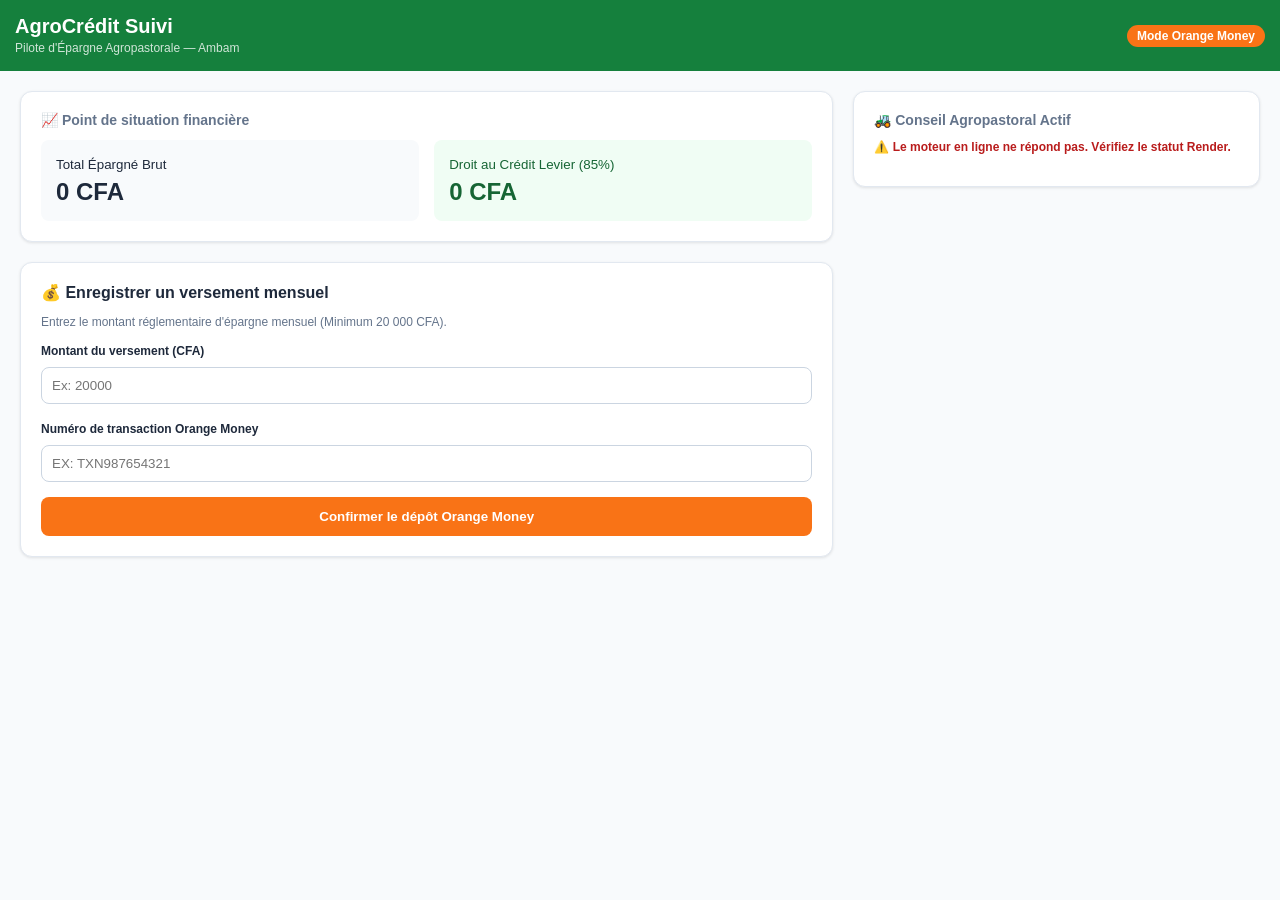
==== frontend/index.html @ 78e21c33 "Rétablissement de l'Espace Client autonome et unifie" ====
<!DOCTYPE html>
<html lang="fr">
<head>
    <meta charset="UTF-8">
    <meta name="viewport" content="width=device-width, initial-scale=1.0">
    <title>AgroCrédit Suivi - Espace Client</title>
    <style>
        body { font-family: sans-serif; background-color: #f8fafc; color: #1e293b; margin: 0; padding: 0; }
        nav { background-color: #15803d; color: white; padding: 15px; display: flex; justify-content: space-between; align-items: center; }
        main { max-w: 1000px; margin: 20px auto; padding: 0 20px; display: grid; grid-template-columns: 2fr 1fr; gap: 20px; }
        .card { background: white; padding: 20px; border-radius: 12px; box-shadow: 0 1px 3px rgba(0,0,0,0.1); border: 1px solid #e2e8f0; margin-bottom: 20px; }
        .grid-2 { display: grid; grid-template-columns: 1fr 1fr; gap: 15px; }
        .box-savings { background-color: #f8fafc; padding: 15px; border-radius: 8px; }
        .box-credit { background-color: #f0fdf4; padding: 15px; border-radius: 8px; color: #166534; }
        .btn { width: 100%; background-color: #f97316; color: white; padding: 12px; border: none; border-radius: 8px; font-weight: bold; cursor: pointer; }
        .btn:hover { background-color: #ea580c; }
        input { width: 100%; padding: 10px; margin: 8px 0 15px 0; border: 1px solid #cbd5e1; border-radius: 8px; box-sizing: border-box; }
        .error { color: #b91c1c; background-color: #fef2f2; padding: 10px; border-radius: 8px; font-size: 13px; display: none; margin-bottom: 15px; }
        .tip-box { background-color: #fefaf0; border-left: 4px solid #f59e0b; padding: 15px; border-radius: 0 8px 8px 0; color: #78350f; font-size: 13px; }
    </style>
</head>
<body>

    <nav>
        <div>
            <h1 style="margin: 0; font-size: 20px;">AgroCrédit Suivi</h1>
            <span style="font-size: 12px; opacity: 0.8;">Pilote d'Épargne Agropastorale — Ambam</span>
        </div>
        <span style="background-color: #f97316; padding: 4px 10px; border-radius: 12px; font-size: 12px; font-weight: bold; color: white;">Mode Orange Money</span>
    </nav>

    <main>
        <div>
            <!-- Tableau de bord financier -->
            <div class="card">
                <h2 style="font-size: 14px; color: #64748b; margin-top: 0;">📈 Point de situation financière</h2>
                <div class="grid-2">
                    <div class="box-savings">
                        <small>Total Épargné Brut</small>
                        <div style="font-size: 24px; font-weight: bold; margin-top: 5px;" id="display-savings">0 CFA</div>
                    </div>
                    <div class="box-credit">
                        <small>Droit au Crédit Levier (85%)</small>
                        <div style="font-size: 24px; font-weight: bold; margin-top: 5px;" id="display-credit">0 CFA</div>
                    </div>
                </div>
            </div>

            <!-- Formulaire d'enregistrement -->
            <div class="card">
                <h2 style="font-size: 16px; margin-top: 0;">💰 Enregistrer un versement mensuel</h2>
                <p style="font-size: 12px; color: #64748b;">Entrez le montant réglementaire d'épargne mensuel (Minimum 20 000 CFA).</p>
                
                <div id="error-message" class="error"></div>

                <label style="font-size: 12px; font-weight: bold;">Montant du versement (CFA)</label>
                <input type="number" id="saving-amount" placeholder="Ex: 20000">

                <label style="font-size: 12px; font-weight: bold;">Numéro de transaction Orange Money</label>
                <input type="text" id="transaction-ref" placeholder="Ex: TXN987654321" style="text-transform: uppercase;">
                
                <button onclick="effectuerVersement()" class="btn">Confirmer le dépôt Orange Money</button>
            </div>
        </div>

        <div>
            <!-- Bloc Conseil Agropastoral -->
            <div class="card">
                <h2 style="font-size: 14px; color: #64748b; margin-top: 0;">🚜 Conseil Agropastoral Actif</h2>
                <div id="agro-tips-box">
                    <p style="font-size: 12px; font-style: italic; color: #64748b;">Chargement du conseil...</p>
                </div>
            </div>
        </div>
    </main>

    <script>
        let totalEpargne = 0;
        const serverUrl = "https://onrender.com";

        // Charger le conseil agropastoral actif depuis Python
        async function chargerConseilAgro() {
            const tipsBox = document.getElementById('agro-tips-box');
            try {
                const response = await fetch(serverUrl + "/api/tips/elevage");
                const data = await response.json();
                
                tipsBox.innerHTML = `
                    <div class="tip-box">
                        <strong style="display: block; margin-bottom: 5px;">${data.title}</strong>
                        ${data.content}
                    </div>
                `;
            } catch (error) {
                tipsBox.innerHTML = '<p style="font-size: 12px; color: #b91c1c; font-weight: bold;">⚠️ Le moteur en ligne ne répond pas. Vérifiez le statut Render.</p>';
            }
        }

        // Envoyer la transaction Orange Money au serveur Render en ligne
        async function effectuerVersement() {
            const amountInput = document.getElementById('saving-amount');
            const refInput = document.getElementById('transaction-ref');
            const errorBox = document.getElementById('error-message');
            
            const amount = parseInt(amountInput.value);
            const ref = refInput.value.trim();

            if (isNaN(amount) || amount < 20000) {
                errorBox.innerText = "⚠️ Règle AgroCrédit : Le montant minimum d'épargne mensuel réglementaire est de 20 000 CFA.";
                errorBox.style.display = "block";
                return;
            }

            if (ref === "") {
                errorBox.innerText = "⚠️ Référence requise : Entrez le code SMS Orange Money.";
                errorBox.style.display = "block";
                return;
            }

            try {
                errorBox.style.display = "none";
                const testUserId = "1"; 

                const response = await fetch(serverUrl + "/api/save/orange", {
                    method: 'POST',
                    headers: { 'Content-Type': 'application/json' },
                    body: JSON.stringify({ 
                        user_id: testUserId,
                        amount: amount, 
                        transaction_ref: ref 
                    })
                });

                const result = await response.json();

                if (!response.ok) {
                    throw new Error(result.detail || "Erreur de validation du serveur.");
                }

                totalEpargne += amount;
                
                // Calcul des frais de formation accumulés (5 000 CFA prélevés par tranche de 20 000 CFA)
                const nombreDeMois = Math.floor(totalEpargne / 20000);
                const fraisFormation = nombreDeMois * 5000;

                // Épargne nette (nantissement)
                const epargneNette = totalEpargne - fraisFormation;

                // Calcul du droit au crédit de levier proportionnel
                const droitCredit = epargneNette > 0 ? Math.floor((epargneNette / 0.15) * 0.85) : 0;

                document.getElementById('display-savings').innerText = totalEpargne.toLocaleString('fr-FR') + " CFA";
                document.getElementById('display-credit').innerText = droitCredit.toLocaleString('fr-FR') + " CFA";

                amountInput.value = "";
                refInput.value = "";

                alert("✅ Succès ! Dépôt Orange Money validé et enregistré sur le serveur Render.");

            } catch (error) {
                errorBox.innerText = "❌ Échec : " + error.message;
                errorBox.style.display = "block";
            }
        }

        window.onload = chargerConseilAgro;
    </script>
</body>
</html>
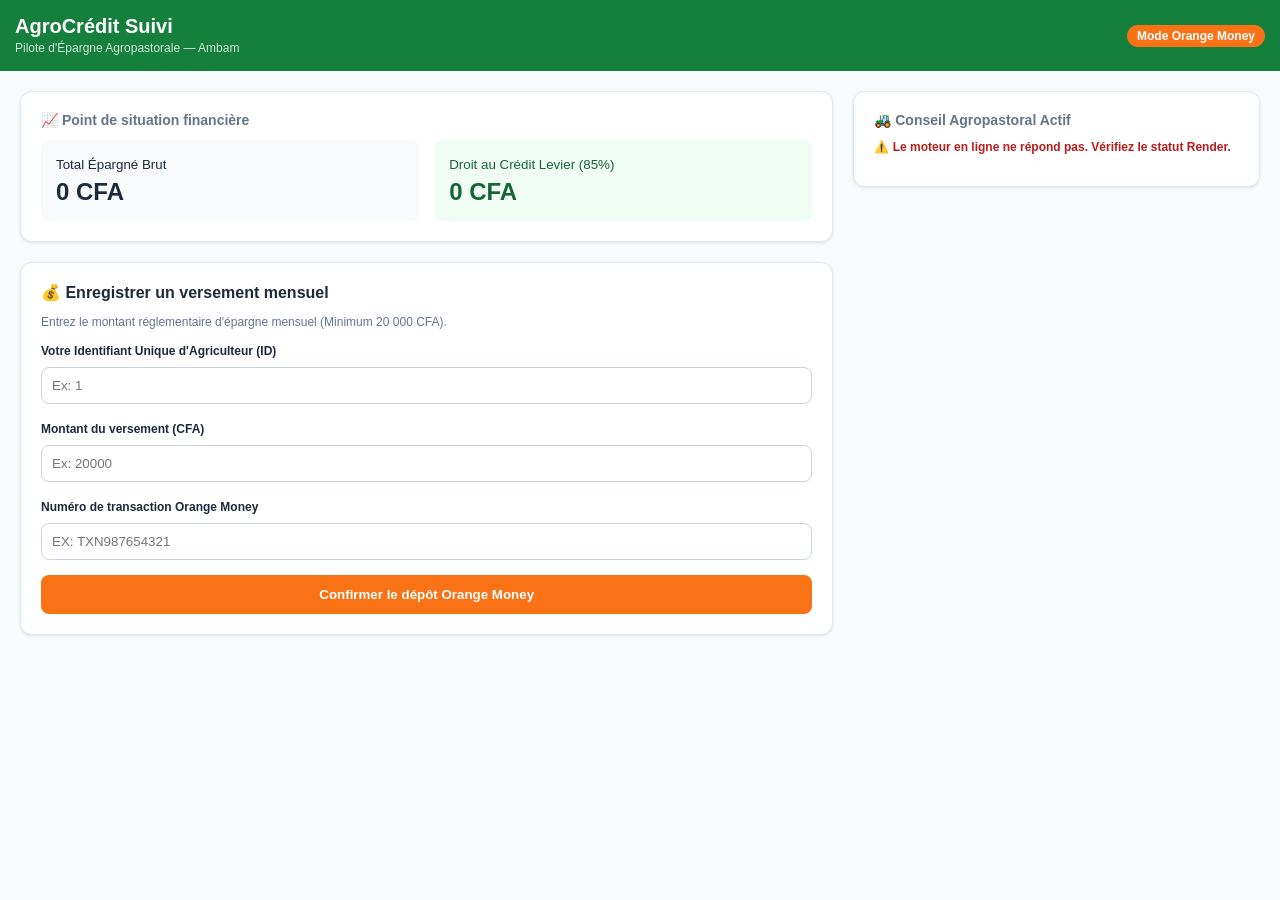
==== commit e8c125e8: "Gestion dynamique de l'identifiant agriculteur sur l'interface d'épargne" ====
--- a/frontend/index.html
+++ b/frontend/index.html
@@ -53,6 +53,10 @@
                 
                 <div id="error-message" class="error"></div>
 
+                <!-- 🔥 INSÉREZ CE BLOC DANS LE FORMULAIRE, JUSTE AU-DESSUS DU MONTANT DU VERSEMENT : -->
+                <label style="font-size: 12px; font-weight: bold;">Votre Identifiant Unique d'Agriculteur (ID)</label>
+                <input type="text" id="client-id-input" placeholder="Ex: 1">
+
                 <label style="font-size: 12px; font-weight: bold;">Montant du versement (CFA)</label>
                 <input type="number" id="saving-amount" placeholder="Ex: 20000">
 
@@ -76,7 +80,8 @@
 
     <script>
         let totalEpargne = 0;
-        const serverUrl = "https://onrender.com";
+        // Correction de l'URL avec votre vrai serveur Render
+        const serverUrl = "https://agrocreditsuivi.onrender.com";
 
         // Charger le conseil agropastoral actif depuis Python
         async function chargerConseilAgro() {
@@ -96,7 +101,7 @@
             }
         }
 
-        // Envoyer la transaction Orange Money au serveur Render en ligne
+        // Envoyer la transaction Orange Money au serveur Render
         async function effectuerVersement() {
             const amountInput = document.getElementById('saving-amount');
             const refInput = document.getElementById('transaction-ref');
@@ -139,14 +144,9 @@
 
                 totalEpargne += amount;
                 
-                // Calcul des frais de formation accumulés (5 000 CFA prélevés par tranche de 20 000 CFA)
                 const nombreDeMois = Math.floor(totalEpargne / 20000);
                 const fraisFormation = nombreDeMois * 5000;
-
-                // Épargne nette (nantissement)
                 const epargneNette = totalEpargne - fraisFormation;
-
-                // Calcul du droit au crédit de levier proportionnel
                 const droitCredit = epargneNette > 0 ? Math.floor((epargneNette / 0.15) * 0.85) : 0;
 
                 document.getElementById('display-savings').innerText = totalEpargne.toLocaleString('fr-FR') + " CFA";
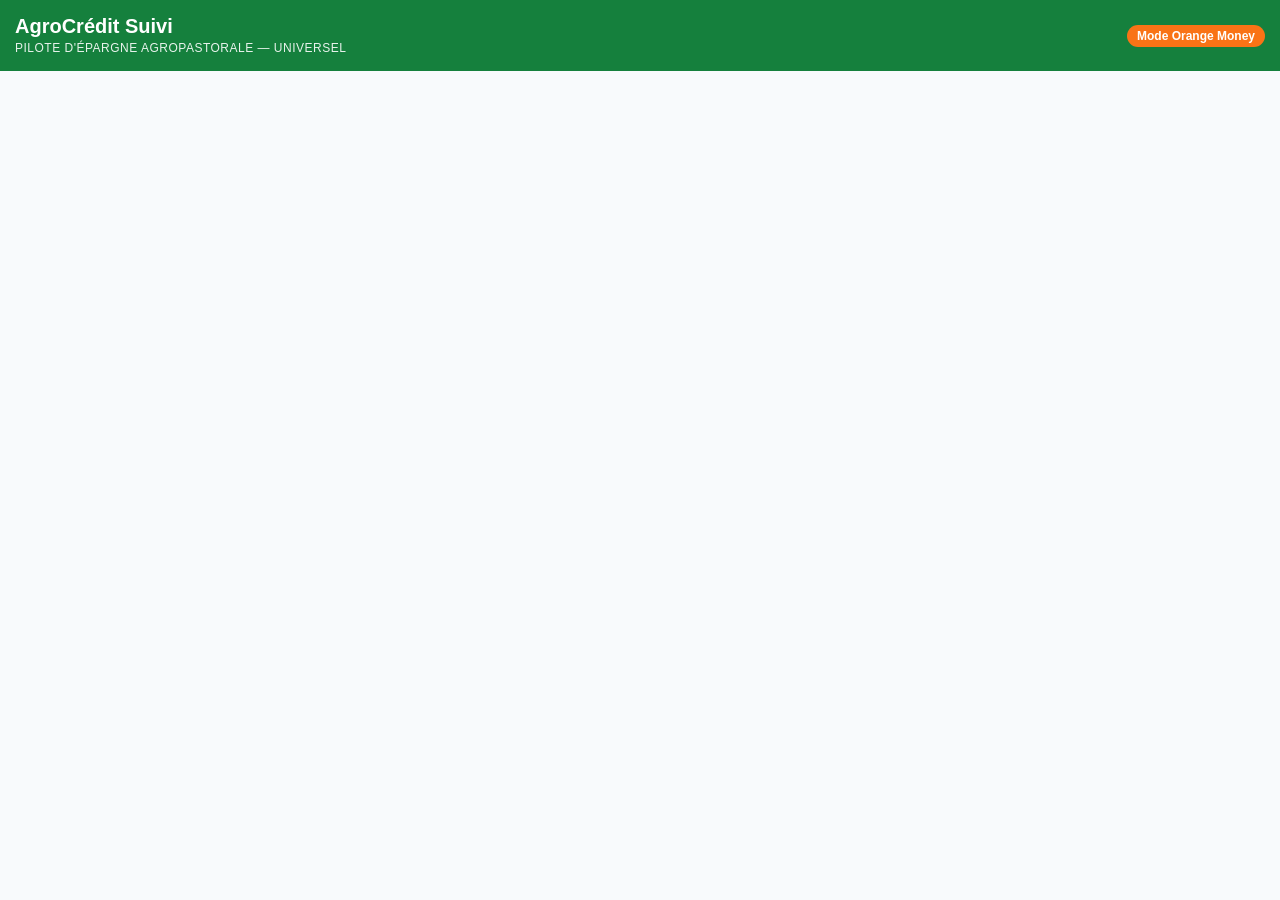
==== commit 90df79ac: "Harmonisation universelle relative de l espace client" ====
--- a/frontend/index.html
+++ b/frontend/index.html
@@ -3,7 +3,7 @@
 <head>
     <meta charset="UTF-8">
     <meta name="viewport" content="width=device-width, initial-scale=1.0">
-    <title>AgroCrédit Suivi - Espace Client</title>
+    <title>AgroCrédit Suivi - Espace Client Universel</title>
     <style>
         body { font-family: sans-serif; background-color: #f8fafc; color: #1e293b; margin: 0; padding: 0; }
         nav { background-color: #15803d; color: white; padding: 15px; display: flex; justify-content: space-between; align-items: center; }
@@ -23,147 +23,8 @@
 
     <nav>
         <div>
-            <h1 style="margin: 0; font-size: 20px;">AgroCrédit Suivi</h1>
-            <span style="font-size: 12px; opacity: 0.8;">Pilote d'Épargne Agropastorale — Ambam</span>
+            <h1 style="margin: 0; font-size: 20px; font-weight: bold;">AgroCrédit Suivi</h1>
+            <span style="font-size: 12px; opacity: 0.9; text-transform: uppercase; letter-spacing: 0.5px;">Pilote d'Épargne Agropastorale — Universel</span>
         </div>
         <span style="background-color: #f97316; padding: 4px 10px; border-radius: 12px; font-size: 12px; font-weight: bold; color: white;">Mode Orange Money</span>
-    </nav>
-
-    <main>
-        <div>
-            <!-- Tableau de bord financier -->
-            <div class="card">
-                <h2 style="font-size: 14px; color: #64748b; margin-top: 0;">📈 Point de situation financière</h2>
-                <div class="grid-2">
-                    <div class="box-savings">
-                        <small>Total Épargné Brut</small>
-                        <div style="font-size: 24px; font-weight: bold; margin-top: 5px;" id="display-savings">0 CFA</div>
-                    </div>
-                    <div class="box-credit">
-                        <small>Droit au Crédit Levier (85%)</small>
-                        <div style="font-size: 24px; font-weight: bold; margin-top: 5px;" id="display-credit">0 CFA</div>
-                    </div>
-                </div>
-            </div>
-
-            <!-- Formulaire d'enregistrement -->
-            <div class="card">
-                <h2 style="font-size: 16px; margin-top: 0;">💰 Enregistrer un versement mensuel</h2>
-                <p style="font-size: 12px; color: #64748b;">Entrez le montant réglementaire d'épargne mensuel (Minimum 20 000 CFA).</p>
-                
-                <div id="error-message" class="error"></div>
-
-                <!-- 🔥 INSÉREZ CE BLOC DANS LE FORMULAIRE, JUSTE AU-DESSUS DU MONTANT DU VERSEMENT : -->
-                <label style="font-size: 12px; font-weight: bold;">Votre Identifiant Unique d'Agriculteur (ID)</label>
-                <input type="text" id="client-id-input" placeholder="Ex: 1">
-
-                <label style="font-size: 12px; font-weight: bold;">Montant du versement (CFA)</label>
-                <input type="number" id="saving-amount" placeholder="Ex: 20000">
-
-                <label style="font-size: 12px; font-weight: bold;">Numéro de transaction Orange Money</label>
-                <input type="text" id="transaction-ref" placeholder="Ex: TXN987654321" style="text-transform: uppercase;">
-                
-                <button onclick="effectuerVersement()" class="btn">Confirmer le dépôt Orange Money</button>
-            </div>
-        </div>
-
-        <div>
-            <!-- Bloc Conseil Agropastoral -->
-            <div class="card">
-                <h2 style="font-size: 14px; color: #64748b; margin-top: 0;">🚜 Conseil Agropastoral Actif</h2>
-                <div id="agro-tips-box">
-                    <p style="font-size: 12px; font-style: italic; color: #64748b;">Chargement du conseil...</p>
-                </div>
-            </div>
-        </div>
-    </main>
-
-    <script>
-        let totalEpargne = 0;
-        // Correction de l'URL avec votre vrai serveur Render
-        const serverUrl = "https://agrocreditsuivi.onrender.com";
-
-        // Charger le conseil agropastoral actif depuis Python
-        async function chargerConseilAgro() {
-            const tipsBox = document.getElementById('agro-tips-box');
-            try {
-                const response = await fetch(serverUrl + "/api/tips/elevage");
-                const data = await response.json();
-                
-                tipsBox.innerHTML = `
-                    <div class="tip-box">
-                        <strong style="display: block; margin-bottom: 5px;">${data.title}</strong>
-                        ${data.content}
-                    </div>
-                `;
-            } catch (error) {
-                tipsBox.innerHTML = '<p style="font-size: 12px; color: #b91c1c; font-weight: bold;">⚠️ Le moteur en ligne ne répond pas. Vérifiez le statut Render.</p>';
-            }
-        }
-
-        // Envoyer la transaction Orange Money au serveur Render
-        async function effectuerVersement() {
-            const amountInput = document.getElementById('saving-amount');
-            const refInput = document.getElementById('transaction-ref');
-            const errorBox = document.getElementById('error-message');
-            
-            const amount = parseInt(amountInput.value);
-            const ref = refInput.value.trim();
-
-            if (isNaN(amount) || amount < 20000) {
-                errorBox.innerText = "⚠️ Règle AgroCrédit : Le montant minimum d'épargne mensuel réglementaire est de 20 000 CFA.";
-                errorBox.style.display = "block";
-                return;
-            }
-
-            if (ref === "") {
-                errorBox.innerText = "⚠️ Référence requise : Entrez le code SMS Orange Money.";
-                errorBox.style.display = "block";
-                return;
-            }
-
-            try {
-                errorBox.style.display = "none";
-                const testUserId = "1"; 
-
-                const response = await fetch(serverUrl + "/api/save/orange", {
-                    method: 'POST',
-                    headers: { 'Content-Type': 'application/json' },
-                    body: JSON.stringify({ 
-                        user_id: testUserId,
-                        amount: amount, 
-                        transaction_ref: ref 
-                    })
-                });
-
-                const result = await response.json();
-
-                if (!response.ok) {
-                    throw new Error(result.detail || "Erreur de validation du serveur.");
-                }
-
-                totalEpargne += amount;
-                
-                const nombreDeMois = Math.floor(totalEpargne / 20000);
-                const fraisFormation = nombreDeMois * 5000;
-                const epargneNette = totalEpargne - fraisFormation;
-                const droitCredit = epargneNette > 0 ? Math.floor((epargneNette / 0.15) * 0.85) : 0;
-
-                document.getElementById('display-savings').innerText = totalEpargne.toLocaleString('fr-FR') + " CFA";
-                document.getElementById('display-credit').innerText = droitCredit.toLocaleString('fr-FR') + " CFA";
-
-                amountInput.value = "";
-                refInput.value = "";
-
-                alert("✅ Succès ! Dépôt Orange Money validé et enregistré sur le serveur Render.");
-
-            } catch (error) {
-                errorBox.innerText = "❌ Échec : " + error.message;
-                errorBox.style.display = "block";
-            }
-        }
-
-        window.onload = chargerConseilAgro;
-    </script>
-</body>
-</html>+    </nav>
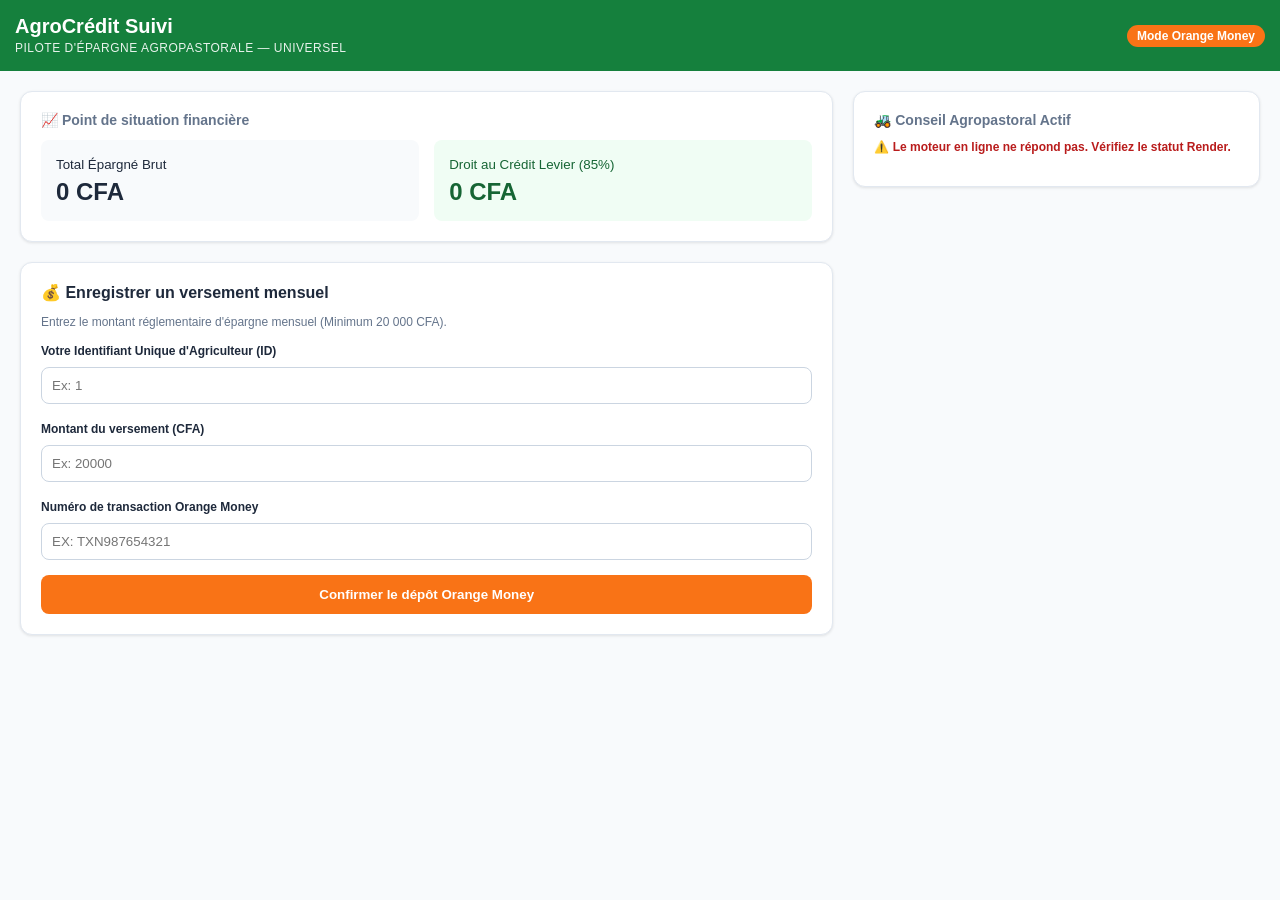
==== commit 65827bf7: "Restaurations des fonctions JS de versement et de cloture dans index.html" ====
--- a/frontend/index.html
+++ b/frontend/index.html
@@ -27,4 +27,142 @@
             <span style="font-size: 12px; opacity: 0.9; text-transform: uppercase; letter-spacing: 0.5px;">Pilote d'Épargne Agropastorale — Universel</span>
         </div>
         <span style="background-color: #f97316; padding: 4px 10px; border-radius: 12px; font-size: 12px; font-weight: bold; color: white;">Mode Orange Money</span>
-    </nav>+    </nav>
+
+    <main>
+        <div>
+            <div class="card">
+                <h2 style="font-size: 14px; color: #64748b; margin-top: 0;">📈 Point de situation financière</h2>
+                <div class="grid-2">
+                    <div class="box-savings">
+                        <small>Total Épargné Brut</small>
+                        <div style="font-size: 24px; font-weight: bold; margin-top: 5px;" id="display-savings">0 CFA</div>
+                    </div>
+                    <div class="box-credit">
+                        <small>Droit au Crédit Levier (85%)</small>
+                        <div style="font-size: 24px; font-weight: bold; margin-top: 5px;" id="display-credit">0 CFA</div>
+                    </div>
+                </div>
+            </div>
+
+            <div class="card">
+                <h2 style="font-size: 16px; margin-top: 0;">💰 Enregistrer un versement mensuel</h2>
+                <p style="font-size: 12px; color: #64748b;">Entrez le montant réglementaire d'épargne mensuel (Minimum 20 000 CFA).</p>
+                
+                <div id="error-message" class="error"></div>
+
+                <label style="font-size: 12px; font-weight: bold;">Votre Identifiant Unique d'Agriculteur (ID)</label>
+                <input type="text" id="client-id-input" placeholder="Ex: 1">
+
+                <label style="font-size: 12px; font-weight: bold;">Montant du versement (CFA)</label>
+                <input type="number" id="saving-amount" placeholder="Ex: 20000">
+
+                <label style="font-size: 12px; font-weight: bold;">Numéro de transaction Orange Money</label>
+                <input type="text" id="transaction-ref" placeholder="Ex: TXN987654321" style="text-transform: uppercase;">
+                
+                <button onclick="effectuerVersement()" class="btn">Confirmer le dépôt Orange Money</button>
+            </div>
+        </div>
+
+        <div>
+            <div class="card">
+                <h2 style="font-size: 14px; color: #64748b; margin-top: 0;">🚜 Conseil Agropastoral Actif</h2>
+                <div id="agro-tips-box">
+                    <p style="font-size: 12px; font-style: italic; color: #64748b;">Le conseil agropastoral est en cours de chargement...</p>
+                </div>
+            </div>
+        </div>
+    </main>
+    <script>
+        let totalEpargne = 0;
+        const serverUrl = ""; // Requête relative universelle
+
+        async function chargerConseilAgro() {
+            const tipsBox = document.getElementById('agro-tips-box');
+            try {
+                const response = await fetch(serverUrl + "/api/tips/elevage");
+                const data = await response.json();
+                
+                tipsBox.innerHTML = `
+                    <div class="tip-box">
+                        <strong style="display: block; margin-bottom: 5px;">` + data.title + `</strong>
+                        ` + data.content + `
+                    </div>
+                `;
+            } catch (error) {
+                tipsBox.innerHTML = '<p style="font-size: 12px; color: #b91c1c; font-weight: bold;">⚠️ Le moteur en ligne ne répond pas. Vérifiez le statut Render.</p>';
+            }
+        }
+
+        async function effectuerVersement() {
+            const idInput = document.getElementById('client-id-input');
+            const amountInput = document.getElementById('saving-amount');
+            const refInput = document.getElementById('transaction-ref');
+            const errorBox = document.getElementById('error-message');
+            
+            const clientId = idInput ? idInput.value.trim() : "";
+            const amount = parseInt(amountInput.value);
+            const ref = refInput.value.trim();
+
+            if (!clientId || clientId === "") {
+                errorBox.innerText = "⚠️ Identifiant requis : Veuillez saisir votre ID d'agriculteur.";
+                errorBox.style.display = "block";
+                return;
+            }
+
+            if (isNaN(amount) || amount < 20000) {
+                errorBox.innerText = "⚠️ Règle AgroCrédit : Le montant minimum d'épargne mensuel réglementaire est de 20 000 CFA.";
+                errorBox.style.display = "block";
+                return;
+            }
+
+            if (ref === "") {
+                errorBox.innerText = "⚠️ Référence requise : Entrez le code SMS Orange Money.";
+                errorBox.style.display = "block";
+                return;
+            }
+
+            try {
+                errorBox.style.display = "none";
+
+                const response = await fetch(serverUrl + "/api/save/orange", {
+                    method: 'POST',
+                    headers: { 'Content-Type': 'application/json' },
+                    body: JSON.stringify({ 
+                        user_id: clientId,
+                        amount: amount, 
+                        transaction_ref: ref 
+                    })
+                });
+
+                const result = await response.json();
+
+                if (!response.ok) {
+                    throw new Error(result.detail || "Erreur de validation du serveur.");
+                }
+
+                totalEpargne += amount;
+                
+                const nombreDeMois = Math.floor(totalEpargne / 20000);
+                const fraisFormation = nombreDeMois * 5000;
+                const epargneNette = totalEpargne - fraisFormation;
+                const droitCredit = epargneNette > 0 ? Math.floor((epargneNette / 0.15) * 0.85) : 0;
+
+                document.getElementById('display-savings').innerText = totalEpargne.toLocaleString('fr-FR') + " CFA";
+                document.getElementById('display-credit').innerText = droitCredit.toLocaleString('fr-FR') + " CFA";
+
+                amountInput.value = "";
+                refInput.value = "";
+
+                alert("✅ Succès ! Dépôt Orange Money enregistré sur SQLite de l'agence.");
+
+            } catch (error) {
+                errorBox.innerText = "❌ Échec : " + error.message;
+                errorBox.style.display = "block";
+            }
+        }
+
+        window.onload = chargerConseilAgro;
+    </script>
+</body>
+</html>
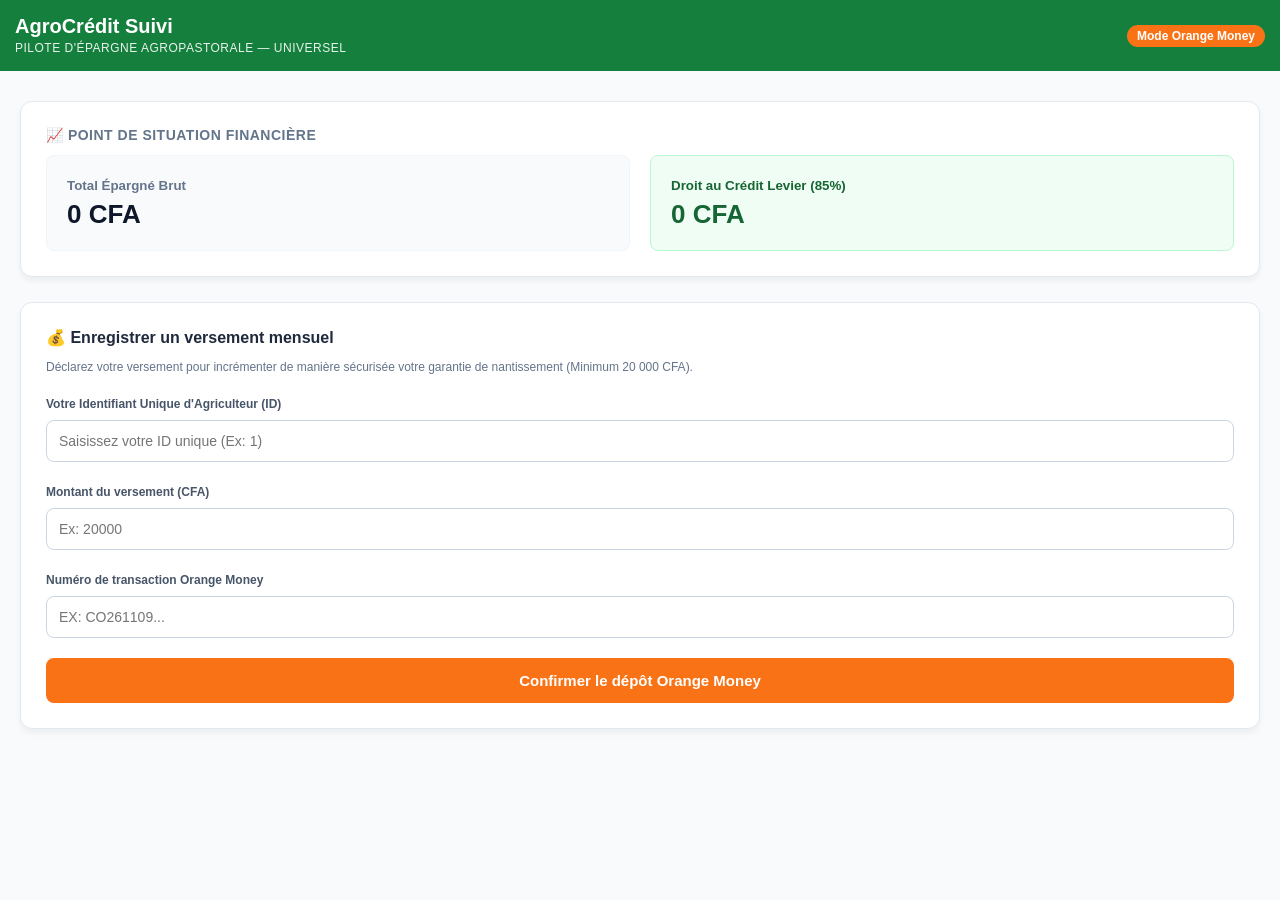
==== commit 943bcd5e: "Nettoyage final et fermeture de main.py recentré 100pc credit" ====
--- a/frontend/index.html
+++ b/frontend/index.html
@@ -7,16 +7,15 @@
     <style>
         body { font-family: sans-serif; background-color: #f8fafc; color: #1e293b; margin: 0; padding: 0; }
         nav { background-color: #15803d; color: white; padding: 15px; display: flex; justify-content: space-between; align-items: center; }
-        main { max-w: 1000px; margin: 20px auto; padding: 0 20px; display: grid; grid-template-columns: 2fr 1fr; gap: 20px; }
-        .card { background: white; padding: 20px; border-radius: 12px; box-shadow: 0 1px 3px rgba(0,0,0,0.1); border: 1px solid #e2e8f0; margin-bottom: 20px; }
-        .grid-2 { display: grid; grid-template-columns: 1fr 1fr; gap: 15px; }
-        .box-savings { background-color: #f8fafc; padding: 15px; border-radius: 8px; }
-        .box-credit { background-color: #f0fdf4; padding: 15px; border-radius: 8px; color: #166534; }
-        .btn { width: 100%; background-color: #f97316; color: white; padding: 12px; border: none; border-radius: 8px; font-weight: bold; cursor: pointer; }
+        main { max-w: 800px; margin: 30px auto; padding: 0 20px; }
+        .card { background: white; padding: 25px; border-radius: 12px; box-shadow: 0 4px 6px rgba(0,0,0,0.05); border: 1px solid #e2e8f0; margin-bottom: 25px; }
+        .grid-2 { display: grid; grid-template-columns: 1fr 1fr; gap: 20px; }
+        .box-savings { background-color: #f8fafc; padding: 20px; border-radius: 8px; border: 1px solid #f1f5f9; }
+        .box-credit { background-color: #f0fdf4; padding: 20px; border-radius: 8px; color: #166534; border: 1px solid #bbf7d0; }
+        .btn { width: 100%; background-color: #f97316; color: white; padding: 14px; border: none; border-radius: 8px; font-weight: bold; cursor: pointer; font-size: 15px; }
         .btn:hover { background-color: #ea580c; }
-        input { width: 100%; padding: 10px; margin: 8px 0 15px 0; border: 1px solid #cbd5e1; border-radius: 8px; box-sizing: border-box; }
-        .error { color: #b91c1c; background-color: #fef2f2; padding: 10px; border-radius: 8px; font-size: 13px; display: none; margin-bottom: 15px; }
-        .tip-box { background-color: #fefaf0; border-left: 4px solid #f59e0b; padding: 15px; border-radius: 0 8px 8px 0; color: #78350f; font-size: 13px; }
+        input { width: 100%; padding: 12px; margin: 8px 0 20px 0; border: 1px solid #cbd5e1; border-radius: 8px; box-sizing: border-box; font-size: 14px; }
+        .error { color: #b91c1c; background-color: #fef2f2; padding: 12px; border-radius: 8px; font-size: 13px; display: none; margin-bottom: 20px; }
     </style>
 </head>
 <body>
@@ -30,69 +29,44 @@
     </nav>
 
     <main>
-        <div>
-            <div class="card">
-                <h2 style="font-size: 14px; color: #64748b; margin-top: 0;">📈 Point de situation financière</h2>
-                <div class="grid-2">
-                    <div class="box-savings">
-                        <small>Total Épargné Brut</small>
-                        <div style="font-size: 24px; font-weight: bold; margin-top: 5px;" id="display-savings">0 CFA</div>
-                    </div>
-                    <div class="box-credit">
-                        <small>Droit au Crédit Levier (85%)</small>
-                        <div style="font-size: 24px; font-weight: bold; margin-top: 5px;" id="display-credit">0 CFA</div>
-                    </div>
+        <!-- Situation Financière Épurée -->
+        <div class="card">
+            <h2 style="font-size: 14px; color: #64748b; margin-top: 0; text-transform: uppercase; letter-spacing: 0.5px;">📈 Point de situation financière</h2>
+            <div class="grid-2">
+                <div class="box-savings">
+                    <small style="color: #64748b; font-weight: bold;">Total Épargné Brut</small>
+                    <div style="font-size: 26px; font-weight: bold; margin-top: 5px; color: #0f172a;" id="display-savings">0 CFA</div>
                 </div>
-            </div>
-
-            <div class="card">
-                <h2 style="font-size: 16px; margin-top: 0;">💰 Enregistrer un versement mensuel</h2>
-                <p style="font-size: 12px; color: #64748b;">Entrez le montant réglementaire d'épargne mensuel (Minimum 20 000 CFA).</p>
-                
-                <div id="error-message" class="error"></div>
-
-                <label style="font-size: 12px; font-weight: bold;">Votre Identifiant Unique d'Agriculteur (ID)</label>
-                <input type="text" id="client-id-input" placeholder="Ex: 1">
-
-                <label style="font-size: 12px; font-weight: bold;">Montant du versement (CFA)</label>
-                <input type="number" id="saving-amount" placeholder="Ex: 20000">
-
-                <label style="font-size: 12px; font-weight: bold;">Numéro de transaction Orange Money</label>
-                <input type="text" id="transaction-ref" placeholder="Ex: TXN987654321" style="text-transform: uppercase;">
-                
-                <button onclick="effectuerVersement()" class="btn">Confirmer le dépôt Orange Money</button>
+                <div class="box-credit">
+                    <small style="font-weight: bold;">Droit au Crédit Levier (85%)</small>
+                    <div style="font-size: 26px; font-weight: bold; margin-top: 5px;" id="display-credit">0 CFA</div>
+                </div>
             </div>
         </div>
 
-        <div>
-            <div class="card">
-                <h2 style="font-size: 14px; color: #64748b; margin-top: 0;">🚜 Conseil Agropastoral Actif</h2>
-                <div id="agro-tips-box">
-                    <p style="font-size: 12px; font-style: italic; color: #64748b;">Le conseil agropastoral est en cours de chargement...</p>
-                </div>
-            </div>
+        <!-- Formulaire de Dépôt de Contrôle -->
+        <div class="card">
+            <h2 style="font-size: 16px; margin-top: 0; color: #1e293b;">💰 Enregistrer un versement mensuel</h2>
+            <p style="font-size: 12px; color: #64748b; margin-bottom: 20px;">Déclarez votre versement pour incrémenter de manière sécurisée votre garantie de nantissement (Minimum 20 000 CFA).</p>
+            
+            <div id="error-message" class="error"></div>
+
+            <label style="font-size: 12px; font-weight: bold; color: #475569;">Votre Identifiant Unique d'Agriculteur (ID)</label>
+            <input type="text" id="client-id-input" placeholder="Saisissez votre ID unique (Ex: 1)">
+
+            <label style="font-size: 12px; font-weight: bold; color: #475569;">Montant du versement (CFA)</label>
+            <input type="number" id="saving-amount" placeholder="Ex: 20000">
+
+            <label style="font-size: 12px; font-weight: bold; color: #475569;">Numéro de transaction Orange Money</label>
+            <input type="text" id="transaction-ref" placeholder="Ex: CO261109..." style="text-transform: uppercase;">
+            
+            <button onclick="effectuerVersement()" class="btn">Confirmer le dépôt Orange Money</button>
         </div>
     </main>
+
     <script>
         let totalEpargne = 0;
-        const serverUrl = ""; // Requête relative universelle
-
-        async function chargerConseilAgro() {
-            const tipsBox = document.getElementById('agro-tips-box');
-            try {
-                const response = await fetch(serverUrl + "/api/tips/elevage");
-                const data = await response.json();
-                
-                tipsBox.innerHTML = `
-                    <div class="tip-box">
-                        <strong style="display: block; margin-bottom: 5px;">` + data.title + `</strong>
-                        ` + data.content + `
-                    </div>
-                `;
-            } catch (error) {
-                tipsBox.innerHTML = '<p style="font-size: 12px; color: #b91c1c; font-weight: bold;">⚠️ Le moteur en ligne ne répond pas. Vérifiez le statut Render.</p>';
-            }
-        }
+        const serverUrl = "";
 
         async function effectuerVersement() {
             const idInput = document.getElementById('client-id-input');
@@ -154,15 +128,13 @@
                 amountInput.value = "";
                 refInput.value = "";
 
-                alert("✅ Succès ! Dépôt Orange Money enregistré sur SQLite de l'agence.");
+                alert("✅ Succès ! Dépôt Orange Money validé et enregistré de manière persistante dans la base de données de l'agence.");
 
             } catch (error) {
                 errorBox.innerText = "❌ Échec : " + error.message;
                 errorBox.style.display = "block";
             }
         }
-
-        window.onload = chargerConseilAgro;
     </script>
 </body>
 </html>
